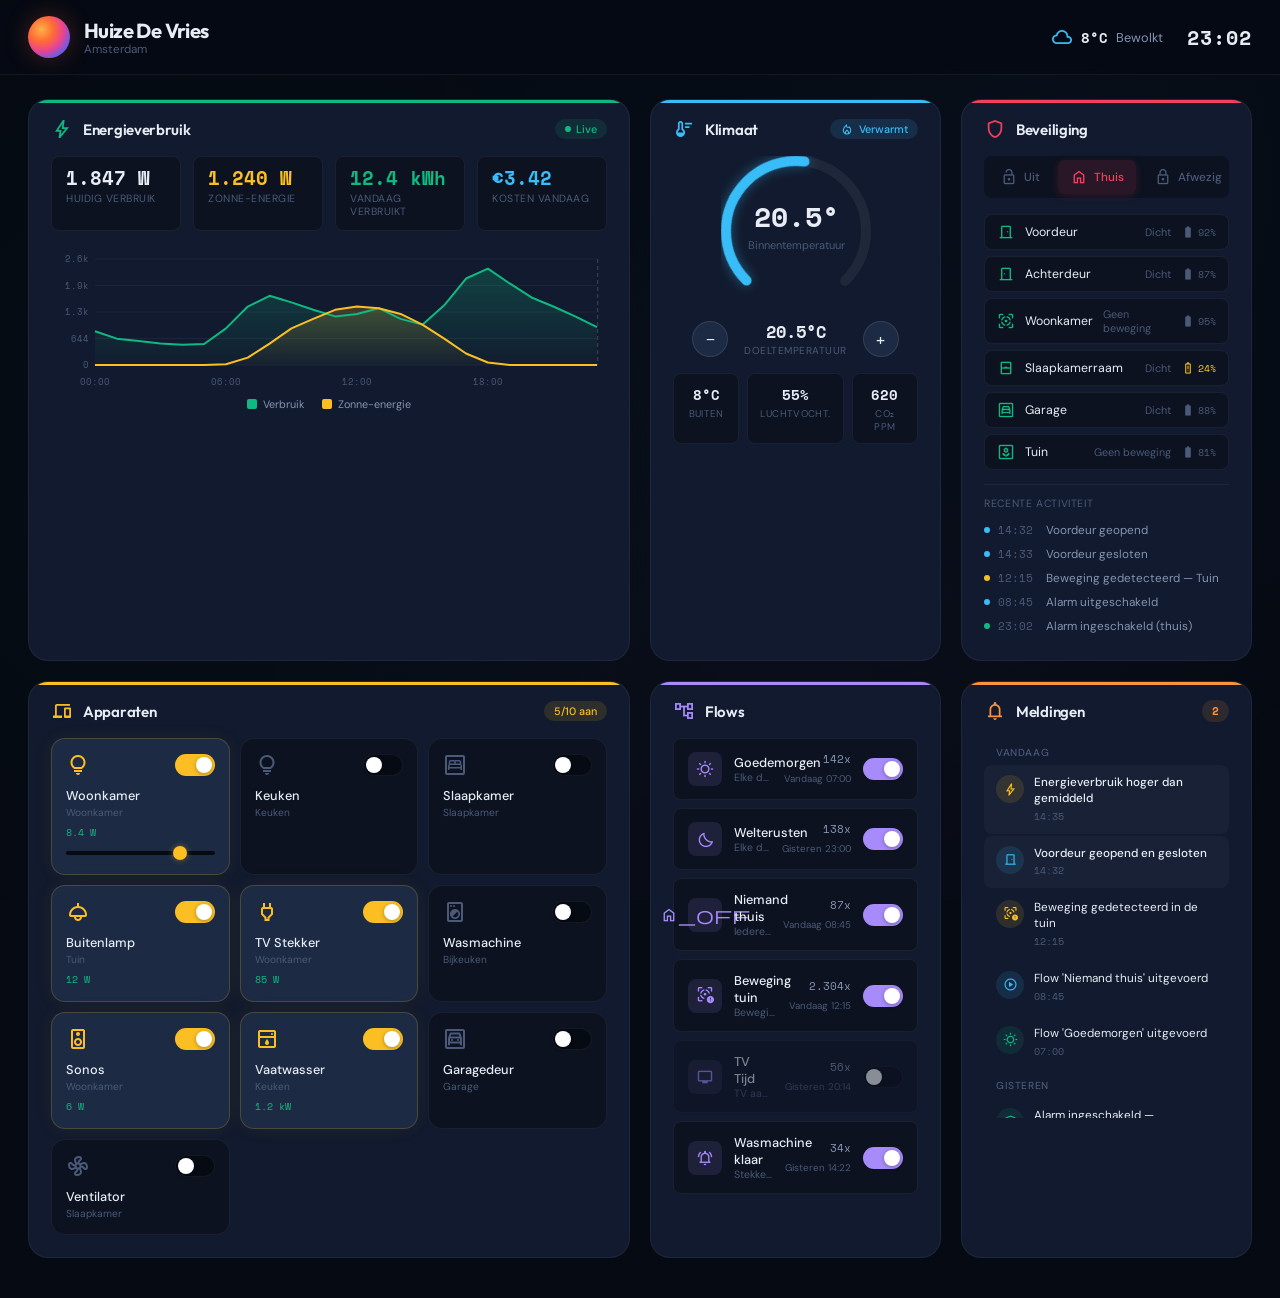
==== src/HomeyDashboard/index.html @ d73f2b7d "Initial commit: ConsultancyConfigurator + OfferteWizard" ====
<!DOCTYPE html>
<html lang="nl">
<head>
  <meta charset="UTF-8">
  <meta name="viewport" content="width=device-width, initial-scale=1.0">
  <title>Homey Dashboard — Huize De Vries</title>
  <link rel="preconnect" href="https://fonts.googleapis.com">
  <link rel="preconnect" href="https://fonts.gstatic.com" crossorigin>
  <link href="https://fonts.googleapis.com/css2?family=Outfit:wght@300;400;500;600;700&family=DM+Sans:wght@300;400;500&family=Space+Mono:wght@400;700&display=swap" rel="stylesheet">
  <link href="https://fonts.googleapis.com/css2?family=Material+Symbols+Outlined:opsz,wght,FILL,GRAD@20..48,100..700,0..1,-50..200" rel="stylesheet">
  <link rel="stylesheet" href="css/dashboard.css">
</head>
<body>

  <!-- Header -->
  <header class="dashboard-header">
    <div class="header__left">
      <div class="header__logo"></div>
      <div class="header__info">
        <h1 class="header__title">Huize De Vries</h1>
        <span class="header__subtitle">Amsterdam</span>
      </div>
    </div>
    <div class="header__right">
      <div class="header__weather" id="weather-widget">
        <span class="material-symbols-outlined">cloud</span>
        <span class="header__weather-temp">8°C</span>
        <span class="header__weather-cond">Bewolkt</span>
      </div>
      <div class="header__clock" id="clock"></div>
    </div>
  </header>

  <!-- Dashboard Grid -->
  <main class="dashboard-grid">

    <!-- Energieverbruik -->
    <section class="card card--energy" id="energy-card">
      <div class="card__header">
        <span class="material-symbols-outlined card__icon">bolt</span>
        <h2 class="card__title">Energieverbruik</h2>
        <span class="card__badge card__badge--live"><span class="badge__dot"></span> Live</span>
      </div>
      <div class="card__body">
        <div class="energy-stats" id="energy-stats"></div>
        <div class="energy-chart" id="energy-chart"></div>
        <div class="energy-legend">
          <span class="energy-legend__item"><span class="energy-legend__color energy-legend__color--usage"></span> Verbruik</span>
          <span class="energy-legend__item"><span class="energy-legend__color energy-legend__color--solar"></span> Zonne-energie</span>
        </div>
      </div>
    </section>

    <!-- Temperatuur / Klimaat -->
    <section class="card card--climate" id="climate-card">
      <div class="card__header">
        <span class="material-symbols-outlined card__icon">thermostat</span>
        <h2 class="card__title">Klimaat</h2>
        <span class="card__badge"><span class="material-symbols-outlined" style="font-size:14px">local_fire_department</span> Verwarmt</span>
      </div>
      <div class="card__body">
        <div class="climate-gauge" id="climate-gauge"></div>
        <div class="climate-controls" id="climate-controls"></div>
        <div class="climate-stats" id="climate-stats"></div>
      </div>
    </section>

    <!-- Alarm / Beveiliging -->
    <section class="card card--alarm" id="alarm-card">
      <div class="card__header">
        <span class="material-symbols-outlined card__icon">shield</span>
        <h2 class="card__title">Beveiliging</h2>
      </div>
      <div class="card__body">
        <div class="alarm-modes" id="alarm-modes"></div>
        <div class="alarm-zones" id="alarm-zones"></div>
        <div class="alarm-history" id="alarm-history"></div>
      </div>
    </section>

    <!-- Apparaten -->
    <section class="card card--devices" id="devices-card">
      <div class="card__header">
        <span class="material-symbols-outlined card__icon">devices</span>
        <h2 class="card__title">Apparaten</h2>
        <span class="card__badge" id="devices-count"></span>
      </div>
      <div class="card__body">
        <div class="devices-grid" id="devices-grid"></div>
      </div>
    </section>

    <!-- Flows -->
    <section class="card card--flows" id="flows-card">
      <div class="card__header">
        <span class="material-symbols-outlined card__icon">account_tree</span>
        <h2 class="card__title">Flows</h2>
      </div>
      <div class="card__body">
        <div class="flows-list" id="flows-list"></div>
      </div>
    </section>

    <!-- Notificaties -->
    <section class="card card--notifications" id="notifications-card">
      <div class="card__header">
        <span class="material-symbols-outlined card__icon">notifications</span>
        <h2 class="card__title">Meldingen</h2>
        <span class="card__badge card__badge--count" id="notif-count"></span>
      </div>
      <div class="card__body">
        <div class="notif-list" id="notif-list"></div>
      </div>
    </section>

  </main>

  <script src="js/data.js"></script>
  <script src="js/dashboard.js"></script>
</body>
</html>
---- src/HomeyDashboard/css/dashboard.css ----
/* ===== CUSTOM PROPERTIES ===== */
:root {
  /* Background layers */
  --bg-base: #060a13;
  --bg-surface: #0c1220;
  --bg-card: #111a2e;
  --bg-card-hover: #162038;
  --bg-elevated: #1c2a44;

  /* Text */
  --text-primary: #e8edf5;
  --text-secondary: #8494b2;
  --text-muted: #4a5a78;

  /* Borders */
  --border-subtle: rgba(255, 255, 255, 0.06);
  --border-accent: rgba(255, 255, 255, 0.1);

  /* Module accent colors */
  --color-energy: #10b981;
  --color-energy-glow: rgba(16, 185, 129, 0.12);
  --color-alarm: #f43f5e;
  --color-alarm-glow: rgba(244, 63, 94, 0.12);
  --color-climate: #38bdf8;
  --color-climate-glow: rgba(56, 189, 248, 0.12);
  --color-devices: #fbbf24;
  --color-devices-glow: rgba(251, 191, 36, 0.12);
  --color-flows: #a78bfa;
  --color-flows-glow: rgba(167, 139, 250, 0.12);
  --color-notifications: #fb923c;
  --color-notifications-glow: rgba(251, 146, 60, 0.12);

  /* Functional */
  --color-success: #10b981;
  --color-warning: #fbbf24;
  --color-error: #f43f5e;
  --color-info: #38bdf8;

  /* Misc */
  --radius-sm: 8px;
  --radius-md: 14px;
  --radius-lg: 20px;
  --transition: 0.25s cubic-bezier(0.4, 0, 0.2, 1);
}

/* ===== RESET & BASE ===== */
*, *::before, *::after { box-sizing: border-box; margin: 0; padding: 0; }

html {
  font-size: 15px;
  -webkit-font-smoothing: antialiased;
  -moz-osx-font-smoothing: grayscale;
}

body {
  font-family: 'DM Sans', sans-serif;
  background: var(--bg-base);
  color: var(--text-primary);
  min-height: 100vh;
  overflow-x: hidden;
}

/* Subtle grid pattern background */
body::before {
  content: '';
  position: fixed;
  inset: 0;
  background-image:
    radial-gradient(circle at 20% 50%, rgba(16, 185, 129, 0.03) 0%, transparent 50%),
    radial-gradient(circle at 80% 20%, rgba(56, 189, 248, 0.03) 0%, transparent 50%),
    radial-gradient(circle at 60% 80%, rgba(167, 139, 250, 0.03) 0%, transparent 50%);
  pointer-events: none;
  z-index: 0;
}

/* ===== TYPOGRAPHY ===== */
h1, h2, h3, h4 {
  font-family: 'Outfit', sans-serif;
  font-weight: 600;
  letter-spacing: -0.02em;
}

.mono {
  font-family: 'Space Mono', monospace;
}

/* ===== HEADER ===== */
.dashboard-header {
  position: sticky;
  top: 0;
  z-index: 100;
  display: flex;
  align-items: center;
  justify-content: space-between;
  padding: 16px 28px;
  background: rgba(6, 10, 19, 0.85);
  backdrop-filter: blur(20px) saturate(1.4);
  border-bottom: 1px solid var(--border-subtle);
}

.header__left {
  display: flex;
  align-items: center;
  gap: 14px;
}

.header__logo {
  width: 42px;
  height: 42px;
  border-radius: 50%;
  background: radial-gradient(circle at 32% 32%, #ffb347, #ff6b35 30%, #e84393 55%, #6c5ce7 75%, #0984e3);
  box-shadow: 0 0 24px rgba(255, 107, 53, 0.25);
  flex-shrink: 0;
}

.header__title {
  font-size: 1.35rem;
  font-weight: 700;
  letter-spacing: -0.03em;
}

.header__subtitle {
  font-size: 0.78rem;
  color: var(--text-muted);
  font-weight: 400;
  display: block;
  margin-top: -2px;
}

.header__right {
  display: flex;
  align-items: center;
  gap: 24px;
}

.header__weather {
  display: flex;
  align-items: center;
  gap: 8px;
  color: var(--text-secondary);
  font-size: 0.85rem;
}

.header__weather .material-symbols-outlined {
  font-size: 22px;
  color: var(--color-climate);
}

.header__weather-temp {
  font-family: 'Space Mono', monospace;
  font-weight: 700;
  color: var(--text-primary);
  font-size: 0.95rem;
}

.header__clock {
  font-family: 'Space Mono', monospace;
  font-size: 1.3rem;
  font-weight: 700;
  color: var(--text-primary);
  letter-spacing: 0.05em;
  min-width: 60px;
  text-align: right;
}

/* ===== DASHBOARD GRID ===== */
.dashboard-grid {
  position: relative;
  z-index: 1;
  display: grid;
  grid-template-columns: repeat(4, 1fr);
  gap: 20px;
  padding: 24px 28px 40px;
  max-width: 1600px;
  margin: 0 auto;
}

/* ===== CARD BASE ===== */
.card {
  background: var(--bg-card);
  border: 1px solid var(--border-subtle);
  border-radius: var(--radius-lg);
  overflow: hidden;
  transition: transform var(--transition), box-shadow var(--transition);
  position: relative;
}

.card::before {
  content: '';
  position: absolute;
  top: 0;
  left: 0;
  right: 0;
  height: 3px;
  background: var(--card-accent, var(--border-subtle));
  border-radius: var(--radius-lg) var(--radius-lg) 0 0;
}

.card:hover {
  transform: translateY(-2px);
  box-shadow: 0 8px 40px var(--card-glow, rgba(0,0,0,0.3));
}

.card__header {
  display: flex;
  align-items: center;
  gap: 10px;
  padding: 18px 22px 0;
}

.card__icon {
  font-size: 22px;
  color: var(--card-accent, var(--text-secondary));
}

.card__title {
  font-size: 1rem;
  font-weight: 600;
  flex: 1;
}

.card__badge {
  display: inline-flex;
  align-items: center;
  gap: 5px;
  font-size: 0.72rem;
  font-weight: 500;
  padding: 3px 10px;
  border-radius: 20px;
  background: var(--card-glow, rgba(255,255,255,0.06));
  color: var(--card-accent, var(--text-secondary));
}

.card__badge--live .badge__dot {
  width: 6px;
  height: 6px;
  border-radius: 50%;
  background: var(--color-energy);
  animation: pulse-dot 2s ease-in-out infinite;
}

.card__badge--count {
  background: var(--color-notifications-glow);
  color: var(--color-notifications);
  font-family: 'Space Mono', monospace;
  font-weight: 700;
}

.card__body {
  padding: 16px 22px 22px;
}

/* Module color assignments */
.card--energy   { --card-accent: var(--color-energy);        --card-glow: var(--color-energy-glow); }
.card--alarm    { --card-accent: var(--color-alarm);         --card-glow: var(--color-alarm-glow); }
.card--climate  { --card-accent: var(--color-climate);       --card-glow: var(--color-climate-glow); }
.card--devices  { --card-accent: var(--color-devices);       --card-glow: var(--color-devices-glow); }
.card--flows    { --card-accent: var(--color-flows);         --card-glow: var(--color-flows-glow); }
.card--notifications { --card-accent: var(--color-notifications); --card-glow: var(--color-notifications-glow); }

/* Grid spans */
.card--energy   { grid-column: span 2; }
.card--devices  { grid-column: span 2; }

/* ===== ENERGY MODULE ===== */
.energy-stats {
  display: grid;
  grid-template-columns: repeat(4, 1fr);
  gap: 12px;
  margin-bottom: 18px;
}

.energy-stat {
  background: var(--bg-surface);
  border-radius: var(--radius-sm);
  padding: 12px 14px;
  border: 1px solid var(--border-subtle);
}

.energy-stat__value {
  font-family: 'Space Mono', monospace;
  font-size: 1.25rem;
  font-weight: 700;
  color: var(--text-primary);
  line-height: 1;
}

.energy-stat__value--solar { color: #fbbf24; }
.energy-stat__value--grid  { color: var(--color-energy); }
.energy-stat__value--cost  { color: var(--color-climate); }

.energy-stat__label {
  font-size: 0.7rem;
  color: var(--text-muted);
  margin-top: 4px;
  text-transform: uppercase;
  letter-spacing: 0.05em;
}

.energy-chart {
  width: 100%;
  height: 140px;
  margin-bottom: 8px;
  border-radius: var(--radius-sm);
  overflow: hidden;
}

.energy-chart svg {
  display: block;
}

.energy-legend {
  display: flex;
  gap: 18px;
  justify-content: center;
}

.energy-legend__item {
  display: flex;
  align-items: center;
  gap: 6px;
  font-size: 0.72rem;
  color: var(--text-secondary);
}

.energy-legend__color {
  width: 10px;
  height: 10px;
  border-radius: 2px;
}

.energy-legend__color--usage { background: var(--color-energy); }
.energy-legend__color--solar { background: #fbbf24; }

/* ===== CLIMATE MODULE ===== */
.climate-gauge {
  display: flex;
  justify-content: center;
  margin-bottom: 14px;
}

.climate-controls {
  display: flex;
  align-items: center;
  justify-content: center;
  gap: 16px;
  margin-bottom: 16px;
}

.climate-btn {
  width: 36px;
  height: 36px;
  border-radius: 50%;
  border: 1px solid var(--border-accent);
  background: var(--bg-elevated);
  color: var(--text-primary);
  font-size: 1.2rem;
  cursor: pointer;
  display: flex;
  align-items: center;
  justify-content: center;
  transition: all var(--transition);
  font-family: 'Space Mono', monospace;
}

.climate-btn:hover {
  background: var(--color-climate-glow);
  border-color: var(--color-climate);
  color: var(--color-climate);
}

.climate-target {
  text-align: center;
  min-width: 80px;
}

.climate-target__value {
  font-family: 'Space Mono', monospace;
  font-size: 1.1rem;
  font-weight: 700;
}

.climate-target__label {
  font-size: 0.68rem;
  color: var(--text-muted);
  text-transform: uppercase;
  letter-spacing: 0.05em;
}

.climate-stats {
  display: grid;
  grid-template-columns: repeat(3, 1fr);
  gap: 8px;
}

.climate-stat {
  background: var(--bg-surface);
  border-radius: var(--radius-sm);
  padding: 10px 12px;
  text-align: center;
  border: 1px solid var(--border-subtle);
}

.climate-stat__value {
  font-family: 'Space Mono', monospace;
  font-size: 0.95rem;
  font-weight: 700;
}

.climate-stat__label {
  font-size: 0.65rem;
  color: var(--text-muted);
  margin-top: 2px;
  text-transform: uppercase;
  letter-spacing: 0.04em;
}

/* ===== ALARM MODULE ===== */
.alarm-modes {
  display: flex;
  gap: 6px;
  margin-bottom: 16px;
  background: var(--bg-surface);
  border-radius: var(--radius-sm);
  padding: 4px;
}

.alarm-mode {
  flex: 1;
  display: flex;
  align-items: center;
  justify-content: center;
  gap: 6px;
  padding: 8px 12px;
  border: none;
  border-radius: 6px;
  background: transparent;
  color: var(--text-muted);
  font-family: 'DM Sans', sans-serif;
  font-size: 0.78rem;
  font-weight: 500;
  cursor: pointer;
  transition: all var(--transition);
}

.alarm-mode .material-symbols-outlined {
  font-size: 18px;
}

.alarm-mode--active {
  background: var(--color-alarm-glow);
  color: var(--color-alarm);
  box-shadow: 0 2px 8px rgba(244, 63, 94, 0.15);
}

.alarm-mode--active.alarm-mode--safe {
  background: var(--color-success);
  background: rgba(16, 185, 129, 0.15);
  color: var(--color-success);
  box-shadow: 0 2px 8px rgba(16, 185, 129, 0.15);
}

.alarm-mode:hover:not(.alarm-mode--active) {
  color: var(--text-secondary);
  background: rgba(255, 255, 255, 0.04);
}

.alarm-zones {
  display: flex;
  flex-direction: column;
  gap: 6px;
  margin-bottom: 14px;
}

.alarm-zone {
  display: flex;
  align-items: center;
  gap: 10px;
  padding: 8px 12px;
  background: var(--bg-surface);
  border-radius: var(--radius-sm);
  border: 1px solid var(--border-subtle);
  font-size: 0.82rem;
}

.alarm-zone__icon {
  font-size: 18px;
  color: var(--color-success);
}

.alarm-zone__icon--warning {
  color: var(--color-warning);
}

.alarm-zone__name {
  flex: 1;
  color: var(--text-primary);
}

.alarm-zone__status {
  color: var(--text-muted);
  font-size: 0.72rem;
}

.alarm-zone__battery {
  font-family: 'Space Mono', monospace;
  font-size: 0.68rem;
  color: var(--text-muted);
  display: flex;
  align-items: center;
  gap: 3px;
}

.alarm-zone__battery .material-symbols-outlined {
  font-size: 14px;
}

.alarm-zone__battery--low {
  color: var(--color-warning);
}

.alarm-history {
  border-top: 1px solid var(--border-subtle);
  padding-top: 12px;
}

.alarm-history__title {
  font-size: 0.7rem;
  color: var(--text-muted);
  text-transform: uppercase;
  letter-spacing: 0.06em;
  margin-bottom: 8px;
}

.alarm-event {
  display: flex;
  align-items: center;
  gap: 8px;
  padding: 4px 0;
  font-size: 0.78rem;
}

.alarm-event__dot {
  width: 6px;
  height: 6px;
  border-radius: 50%;
  flex-shrink: 0;
}

.alarm-event__dot--info    { background: var(--color-info); }
.alarm-event__dot--warning { background: var(--color-warning); }
.alarm-event__dot--success { background: var(--color-success); }

.alarm-event__time {
  font-family: 'Space Mono', monospace;
  font-size: 0.7rem;
  color: var(--text-muted);
  min-width: 40px;
}

.alarm-event__text {
  color: var(--text-secondary);
}

/* ===== DEVICES MODULE ===== */
.devices-grid {
  display: grid;
  grid-template-columns: repeat(auto-fill, minmax(140px, 1fr));
  gap: 10px;
}

.device {
  background: var(--bg-surface);
  border: 1px solid var(--border-subtle);
  border-radius: var(--radius-md);
  padding: 14px;
  transition: all var(--transition);
  cursor: default;
}

.device--on {
  background: var(--bg-elevated);
  border-color: rgba(251, 191, 36, 0.2);
  box-shadow: 0 0 20px rgba(251, 191, 36, 0.06);
}

.device__top {
  display: flex;
  align-items: center;
  justify-content: space-between;
  margin-bottom: 10px;
}

.device__icon {
  font-size: 24px;
  color: var(--text-muted);
  transition: color var(--transition);
}

.device--on .device__icon {
  color: var(--color-devices);
}

.device__name {
  font-weight: 500;
  font-size: 0.85rem;
  color: var(--text-primary);
  margin-bottom: 2px;
}

.device__room {
  font-size: 0.68rem;
  color: var(--text-muted);
}

.device__power {
  font-family: 'Space Mono', monospace;
  font-size: 0.68rem;
  color: var(--color-energy);
  margin-top: 6px;
}

/* Toggle switch */
.toggle {
  width: 40px;
  height: 22px;
  border-radius: 11px;
  background: var(--bg-base);
  position: relative;
  cursor: pointer;
  transition: background var(--transition);
  flex-shrink: 0;
  border: 1px solid var(--border-subtle);
}

.toggle--on {
  background: var(--toggle-color, var(--color-devices));
  border-color: transparent;
}

.toggle__thumb {
  position: absolute;
  width: 16px;
  height: 16px;
  border-radius: 50%;
  background: white;
  top: 2px;
  left: 2px;
  transition: transform var(--transition);
  box-shadow: 0 1px 4px rgba(0, 0, 0, 0.3);
}

.toggle--on .toggle__thumb {
  transform: translateX(18px);
}

/* Dimmer slider */
.dimmer {
  width: 100%;
  height: 4px;
  border-radius: 2px;
  -webkit-appearance: none;
  appearance: none;
  background: var(--bg-base);
  outline: none;
  margin-top: 10px;
  cursor: pointer;
}

.dimmer::-webkit-slider-thumb {
  -webkit-appearance: none;
  width: 14px;
  height: 14px;
  border-radius: 50%;
  background: var(--color-devices);
  cursor: pointer;
  box-shadow: 0 0 6px rgba(251, 191, 36, 0.4);
}

.dimmer::-moz-range-thumb {
  width: 14px;
  height: 14px;
  border-radius: 50%;
  background: var(--color-devices);
  border: none;
  cursor: pointer;
}

/* ===== FLOWS MODULE ===== */
.flows-list {
  display: flex;
  flex-direction: column;
  gap: 8px;
}

.flow {
  display: flex;
  align-items: center;
  gap: 12px;
  padding: 12px 14px;
  background: var(--bg-surface);
  border: 1px solid var(--border-subtle);
  border-radius: var(--radius-sm);
  transition: all var(--transition);
}

.flow--inactive {
  opacity: 0.5;
}

.flow__icon-wrap {
  width: 34px;
  height: 34px;
  border-radius: 8px;
  display: flex;
  align-items: center;
  justify-content: center;
  background: var(--color-flows-glow);
  flex-shrink: 0;
}

.flow__icon-wrap .material-symbols-outlined {
  font-size: 18px;
  color: var(--color-flows);
}

.flow__info {
  flex: 1;
  min-width: 0;
}

.flow__name {
  font-weight: 500;
  font-size: 0.85rem;
  color: var(--text-primary);
}

.flow__detail {
  font-size: 0.7rem;
  color: var(--text-muted);
  white-space: nowrap;
  overflow: hidden;
  text-overflow: ellipsis;
}

.flow__meta {
  text-align: right;
  flex-shrink: 0;
  display: none;
}

.flow__runs {
  font-family: 'Space Mono', monospace;
  font-size: 0.7rem;
  color: var(--text-secondary);
  display: block;
}

.flow__last {
  font-size: 0.65rem;
  color: var(--text-muted);
}

/* ===== NOTIFICATIONS MODULE ===== */
.notif-list {
  display: flex;
  flex-direction: column;
  gap: 2px;
  max-height: 380px;
  overflow-y: auto;
}

.notif-list::-webkit-scrollbar {
  width: 4px;
}
.notif-list::-webkit-scrollbar-track {
  background: transparent;
}
.notif-list::-webkit-scrollbar-thumb {
  background: var(--border-accent);
  border-radius: 2px;
}

.notif {
  display: flex;
  align-items: flex-start;
  gap: 10px;
  padding: 10px 12px;
  border-radius: var(--radius-sm);
  transition: background var(--transition);
}

.notif:hover {
  background: rgba(255, 255, 255, 0.02);
}

.notif--unread {
  background: rgba(255, 255, 255, 0.03);
}

.notif__icon-wrap {
  width: 28px;
  height: 28px;
  border-radius: 50%;
  display: flex;
  align-items: center;
  justify-content: center;
  flex-shrink: 0;
}

.notif__icon-wrap .material-symbols-outlined {
  font-size: 15px;
}

.notif__icon-wrap--warning {
  background: rgba(251, 191, 36, 0.12);
  color: var(--color-warning);
}

.notif__icon-wrap--info {
  background: rgba(56, 189, 248, 0.12);
  color: var(--color-info);
}

.notif__icon-wrap--success {
  background: rgba(16, 185, 129, 0.12);
  color: var(--color-success);
}

.notif__icon-wrap--error {
  background: rgba(244, 63, 94, 0.12);
  color: var(--color-error);
}

.notif__content {
  flex: 1;
  min-width: 0;
}

.notif__message {
  font-size: 0.78rem;
  color: var(--text-primary);
  line-height: 1.35;
}

.notif--unread .notif__message {
  font-weight: 500;
}

.notif__time {
  font-size: 0.65rem;
  color: var(--text-muted);
  margin-top: 2px;
  font-family: 'Space Mono', monospace;
}

.notif__date-separator {
  font-size: 0.68rem;
  color: var(--text-muted);
  text-transform: uppercase;
  letter-spacing: 0.06em;
  padding: 8px 12px 4px;
  font-weight: 500;
}

/* ===== ANIMATIONS ===== */
@keyframes pulse-dot {
  0%, 100% { opacity: 1; transform: scale(1); }
  50% { opacity: 0.4; transform: scale(0.85); }
}

@keyframes fade-up {
  from { opacity: 0; transform: translateY(12px); }
  to { opacity: 1; transform: translateY(0); }
}

.card {
  animation: fade-up 0.5s ease-out both;
}
.card:nth-child(1) { animation-delay: 0.05s; }
.card:nth-child(2) { animation-delay: 0.1s; }
.card:nth-child(3) { animation-delay: 0.15s; }
.card:nth-child(4) { animation-delay: 0.2s; }
.card:nth-child(5) { animation-delay: 0.25s; }
.card:nth-child(6) { animation-delay: 0.3s; }

/* ===== RESPONSIVE ===== */
@media (max-width: 1200px) {
  .dashboard-grid {
    grid-template-columns: repeat(2, 1fr);
  }
  .card--energy,
  .card--devices {
    grid-column: span 2;
  }
  .flow__meta {
    display: none;
  }
}

@media (max-width: 768px) {
  .dashboard-header {
    padding: 12px 16px;
    flex-wrap: wrap;
    gap: 8px;
  }

  .header__right {
    gap: 14px;
  }

  .header__weather-cond {
    display: none;
  }

  .dashboard-grid {
    grid-template-columns: 1fr;
    padding: 16px;
    gap: 14px;
  }

  .card--energy,
  .card--devices {
    grid-column: span 1;
  }

  .energy-stats {
    grid-template-columns: repeat(2, 1fr);
  }

  .devices-grid {
    grid-template-columns: repeat(2, 1fr);
  }

  .climate-stats {
    grid-template-columns: repeat(3, 1fr);
  }
}

@media (max-width: 480px) {
  html { font-size: 14px; }

  .header__clock {
    font-size: 1rem;
  }

  .devices-grid {
    grid-template-columns: repeat(2, 1fr);
  }
}

/* ===== DESKTOP FLOW META ===== */
@media (min-width: 1201px) {
  .flow__meta {
    display: block;
  }
}
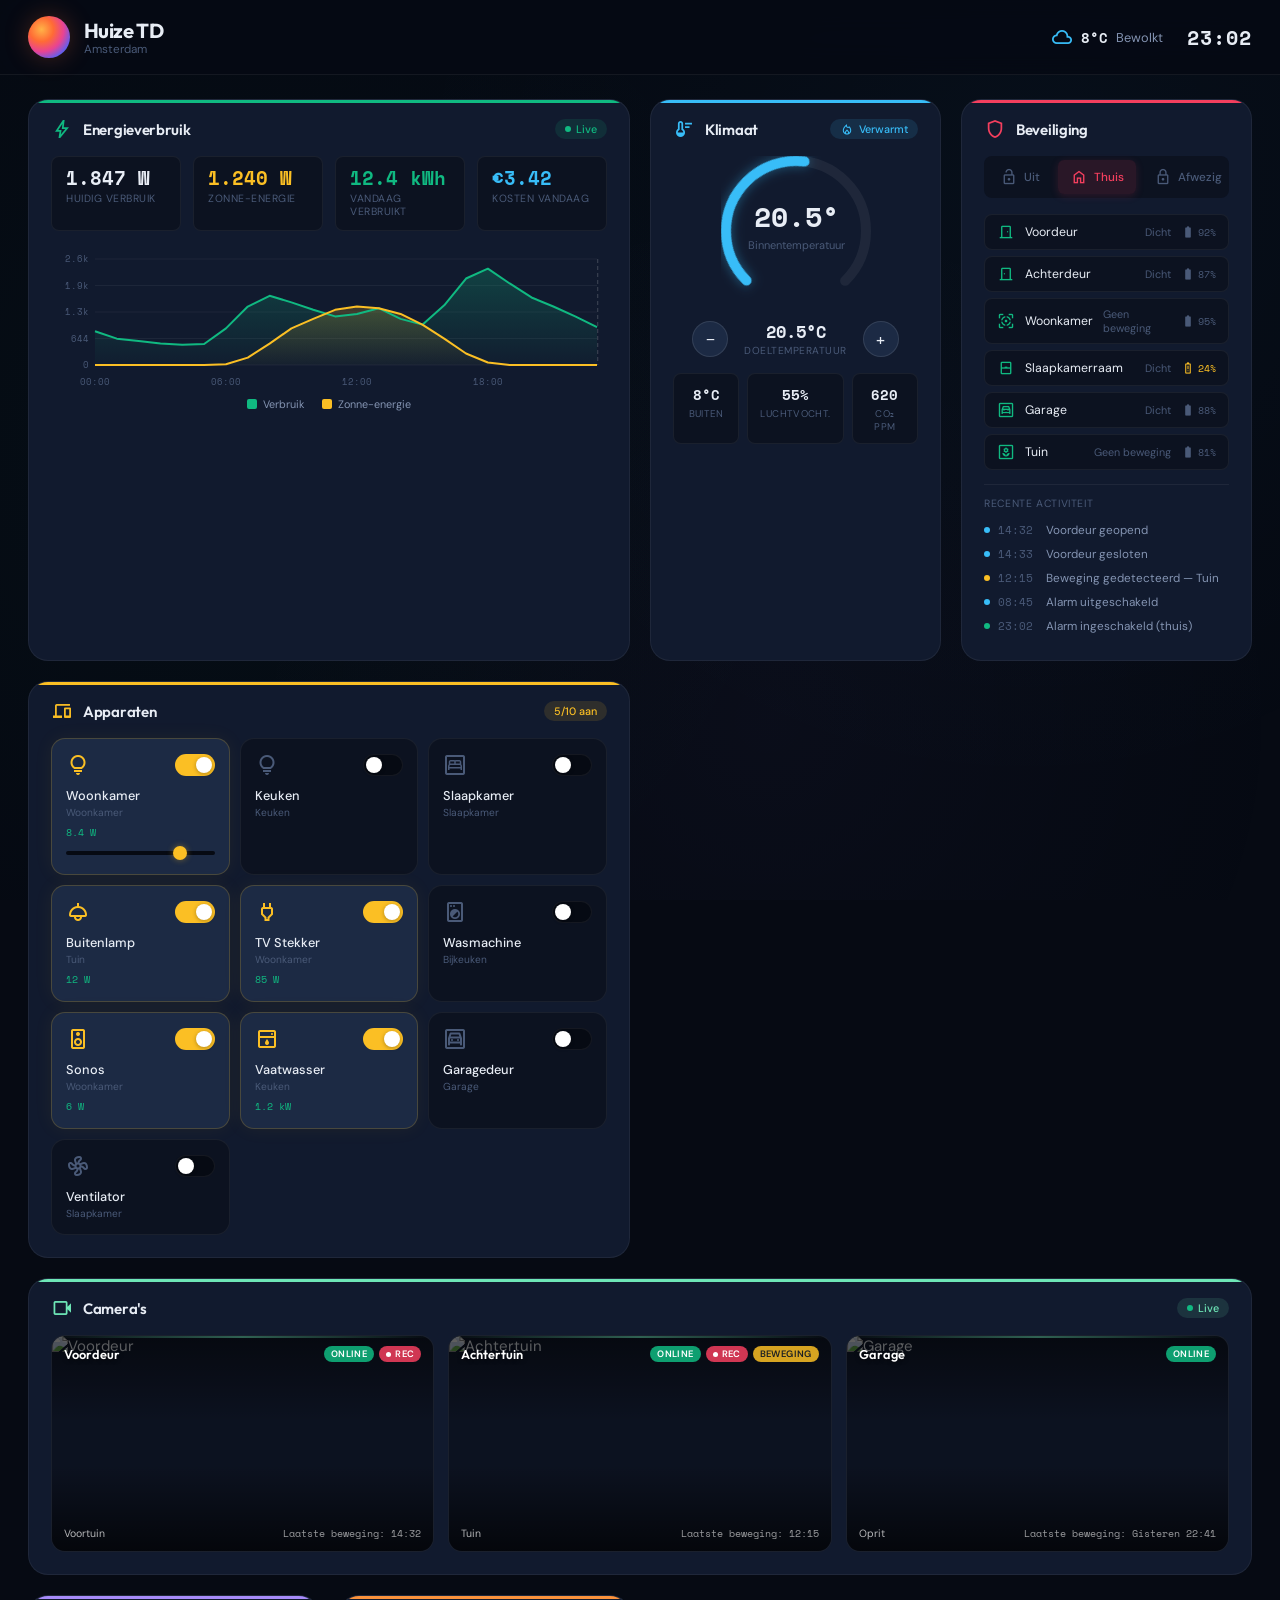
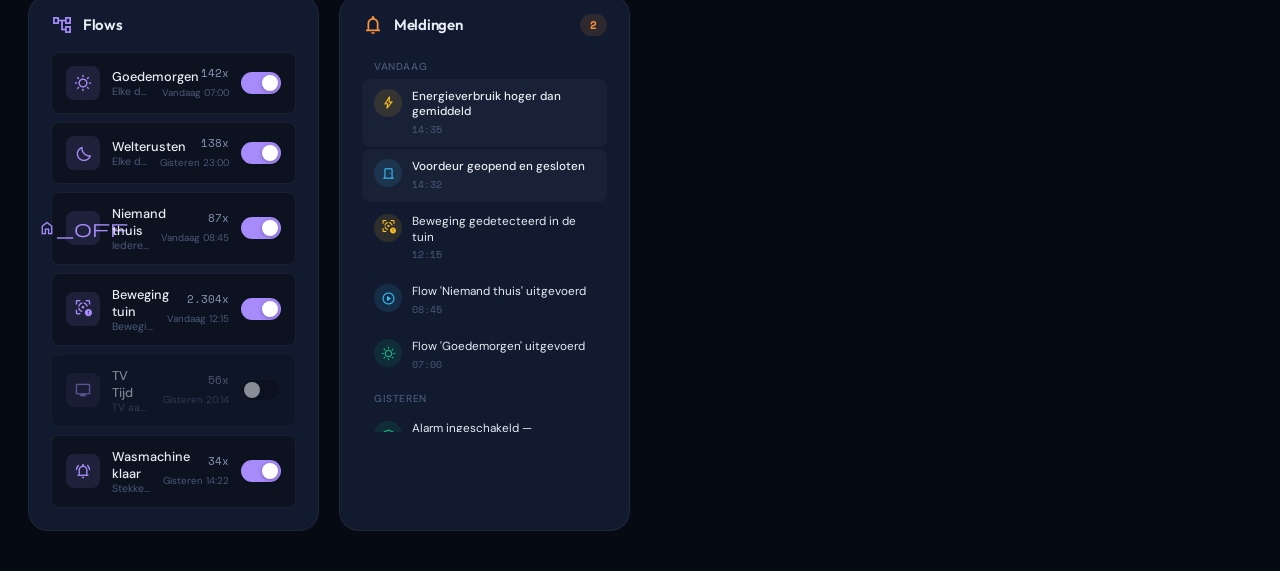
==== commit 52901ab3: "Add 3 security cameras module, rename to Huize TD" ====
--- a/src/HomeyDashboard/index.html
+++ b/src/HomeyDashboard/index.html
@@ -3,7 +3,7 @@
 <head>
   <meta charset="UTF-8">
   <meta name="viewport" content="width=device-width, initial-scale=1.0">
-  <title>Homey Dashboard — Huize De Vries</title>
+  <title>Homey Dashboard — Huize TD</title>
   <link rel="preconnect" href="https://fonts.googleapis.com">
   <link rel="preconnect" href="https://fonts.gstatic.com" crossorigin>
   <link href="https://fonts.googleapis.com/css2?family=Outfit:wght@300;400;500;600;700&family=DM+Sans:wght@300;400;500&family=Space+Mono:wght@400;700&display=swap" rel="stylesheet">
@@ -17,7 +17,7 @@
     <div class="header__left">
       <div class="header__logo"></div>
       <div class="header__info">
-        <h1 class="header__title">Huize De Vries</h1>
+        <h1 class="header__title">Huize TD</h1>
         <span class="header__subtitle">Amsterdam</span>
       </div>
     </div>
@@ -90,6 +90,18 @@
       </div>
     </section>
 
+    <!-- Camera's -->
+    <section class="card card--cameras" id="cameras-card">
+      <div class="card__header">
+        <span class="material-symbols-outlined card__icon">videocam</span>
+        <h2 class="card__title">Camera's</h2>
+        <span class="card__badge card__badge--live"><span class="badge__dot"></span> Live</span>
+      </div>
+      <div class="card__body">
+        <div class="cameras-grid" id="cameras-grid"></div>
+      </div>
+    </section>
+
     <!-- Flows -->
     <section class="card card--flows" id="flows-card">
       <div class="card__header">
--- a/src/HomeyDashboard/css/dashboard.css
+++ b/src/HomeyDashboard/css/dashboard.css
@@ -29,6 +29,8 @@
   --color-flows-glow: rgba(167, 139, 250, 0.12);
   --color-notifications: #fb923c;
   --color-notifications-glow: rgba(251, 146, 60, 0.12);
+  --color-cameras: #6ee7b7;
+  --color-cameras-glow: rgba(110, 231, 183, 0.12);
 
   /* Functional */
   --color-success: #10b981;
@@ -256,11 +258,13 @@
 .card--climate  { --card-accent: var(--color-climate);       --card-glow: var(--color-climate-glow); }
 .card--devices  { --card-accent: var(--color-devices);       --card-glow: var(--color-devices-glow); }
 .card--flows    { --card-accent: var(--color-flows);         --card-glow: var(--color-flows-glow); }
+.card--cameras  { --card-accent: var(--color-cameras);       --card-glow: var(--color-cameras-glow); }
 .card--notifications { --card-accent: var(--color-notifications); --card-glow: var(--color-notifications-glow); }
 
 /* Grid spans */
 .card--energy   { grid-column: span 2; }
 .card--devices  { grid-column: span 2; }
+.card--cameras  { grid-column: span 4; }
 
 /* ===== ENERGY MODULE ===== */
 .energy-stats {
@@ -883,6 +887,7 @@
 .card:nth-child(4) { animation-delay: 0.2s; }
 .card:nth-child(5) { animation-delay: 0.25s; }
 .card:nth-child(6) { animation-delay: 0.3s; }
+.card:nth-child(7) { animation-delay: 0.35s; }
 
 /* ===== RESPONSIVE ===== */
 @media (max-width: 1200px) {
@@ -891,6 +896,9 @@
   }
   .card--energy,
   .card--devices {
+    grid-column: span 2;
+  }
+  .card--cameras {
     grid-column: span 2;
   }
   .flow__meta {
@@ -920,7 +928,8 @@
   }
 
   .card--energy,
-  .card--devices {
+  .card--devices,
+  .card--cameras {
     grid-column: span 1;
   }
 
@@ -946,6 +955,160 @@
 
   .devices-grid {
     grid-template-columns: repeat(2, 1fr);
+  }
+}
+
+/* ===== CAMERAS MODULE ===== */
+.cameras-grid {
+  display: grid;
+  grid-template-columns: repeat(3, 1fr);
+  gap: 14px;
+}
+
+.camera-feed {
+  position: relative;
+  border-radius: var(--radius-md);
+  overflow: hidden;
+  background: var(--bg-surface);
+  border: 1px solid var(--border-subtle);
+  transition: all var(--transition);
+}
+
+.camera-feed:hover {
+  border-color: rgba(110, 231, 183, 0.25);
+  box-shadow: 0 4px 20px rgba(110, 231, 183, 0.08);
+}
+
+.camera-feed__img {
+  width: 100%;
+  aspect-ratio: 16 / 9;
+  object-fit: cover;
+  display: block;
+  filter: brightness(0.7) saturate(0.8);
+  transition: filter var(--transition);
+}
+
+.camera-feed:hover .camera-feed__img {
+  filter: brightness(0.85) saturate(0.9);
+}
+
+.camera-feed__overlay {
+  position: absolute;
+  inset: 0;
+  background: linear-gradient(180deg, rgba(0,0,0,0.5) 0%, transparent 40%, transparent 60%, rgba(0,0,0,0.65) 100%);
+  pointer-events: none;
+}
+
+.camera-feed__top {
+  position: absolute;
+  top: 10px;
+  left: 12px;
+  right: 12px;
+  display: flex;
+  align-items: center;
+  justify-content: space-between;
+  z-index: 2;
+}
+
+.camera-feed__name {
+  font-family: 'Outfit', sans-serif;
+  font-weight: 600;
+  font-size: 0.85rem;
+  color: #fff;
+  text-shadow: 0 1px 4px rgba(0,0,0,0.5);
+}
+
+.camera-feed__badges {
+  display: flex;
+  gap: 5px;
+}
+
+.camera-feed__badge {
+  display: inline-flex;
+  align-items: center;
+  gap: 4px;
+  font-size: 0.62rem;
+  font-weight: 600;
+  padding: 2px 7px;
+  border-radius: 10px;
+  text-transform: uppercase;
+  letter-spacing: 0.04em;
+}
+
+.camera-feed__badge--rec {
+  background: rgba(244, 63, 94, 0.85);
+  color: #fff;
+}
+
+.camera-feed__badge--rec::before {
+  content: '';
+  width: 5px;
+  height: 5px;
+  border-radius: 50%;
+  background: #fff;
+  animation: pulse-dot 1.5s ease-in-out infinite;
+}
+
+.camera-feed__badge--motion {
+  background: rgba(251, 191, 36, 0.85);
+  color: #1a1f24;
+}
+
+.camera-feed__badge--online {
+  background: rgba(16, 185, 129, 0.85);
+  color: #fff;
+}
+
+.camera-feed__bottom {
+  position: absolute;
+  bottom: 10px;
+  left: 12px;
+  right: 12px;
+  display: flex;
+  align-items: center;
+  justify-content: space-between;
+  z-index: 2;
+}
+
+.camera-feed__location {
+  font-size: 0.7rem;
+  color: rgba(255, 255, 255, 0.7);
+}
+
+.camera-feed__time {
+  font-family: 'Space Mono', monospace;
+  font-size: 0.65rem;
+  color: rgba(255, 255, 255, 0.6);
+}
+
+.camera-feed__scanline {
+  position: absolute;
+  top: 0;
+  left: 0;
+  right: 0;
+  height: 2px;
+  background: linear-gradient(90deg, transparent, rgba(110, 231, 183, 0.4), transparent);
+  animation: scanline 4s linear infinite;
+  z-index: 2;
+  pointer-events: none;
+}
+
+@keyframes scanline {
+  0% { top: 0; opacity: 0; }
+  10% { opacity: 1; }
+  90% { opacity: 1; }
+  100% { top: 100%; opacity: 0; }
+}
+
+@media (max-width: 1200px) {
+  .cameras-grid {
+    grid-template-columns: repeat(3, 1fr);
+  }
+}
+
+@media (max-width: 768px) {
+  .cameras-grid {
+    grid-template-columns: 1fr;
   }
 }
 
